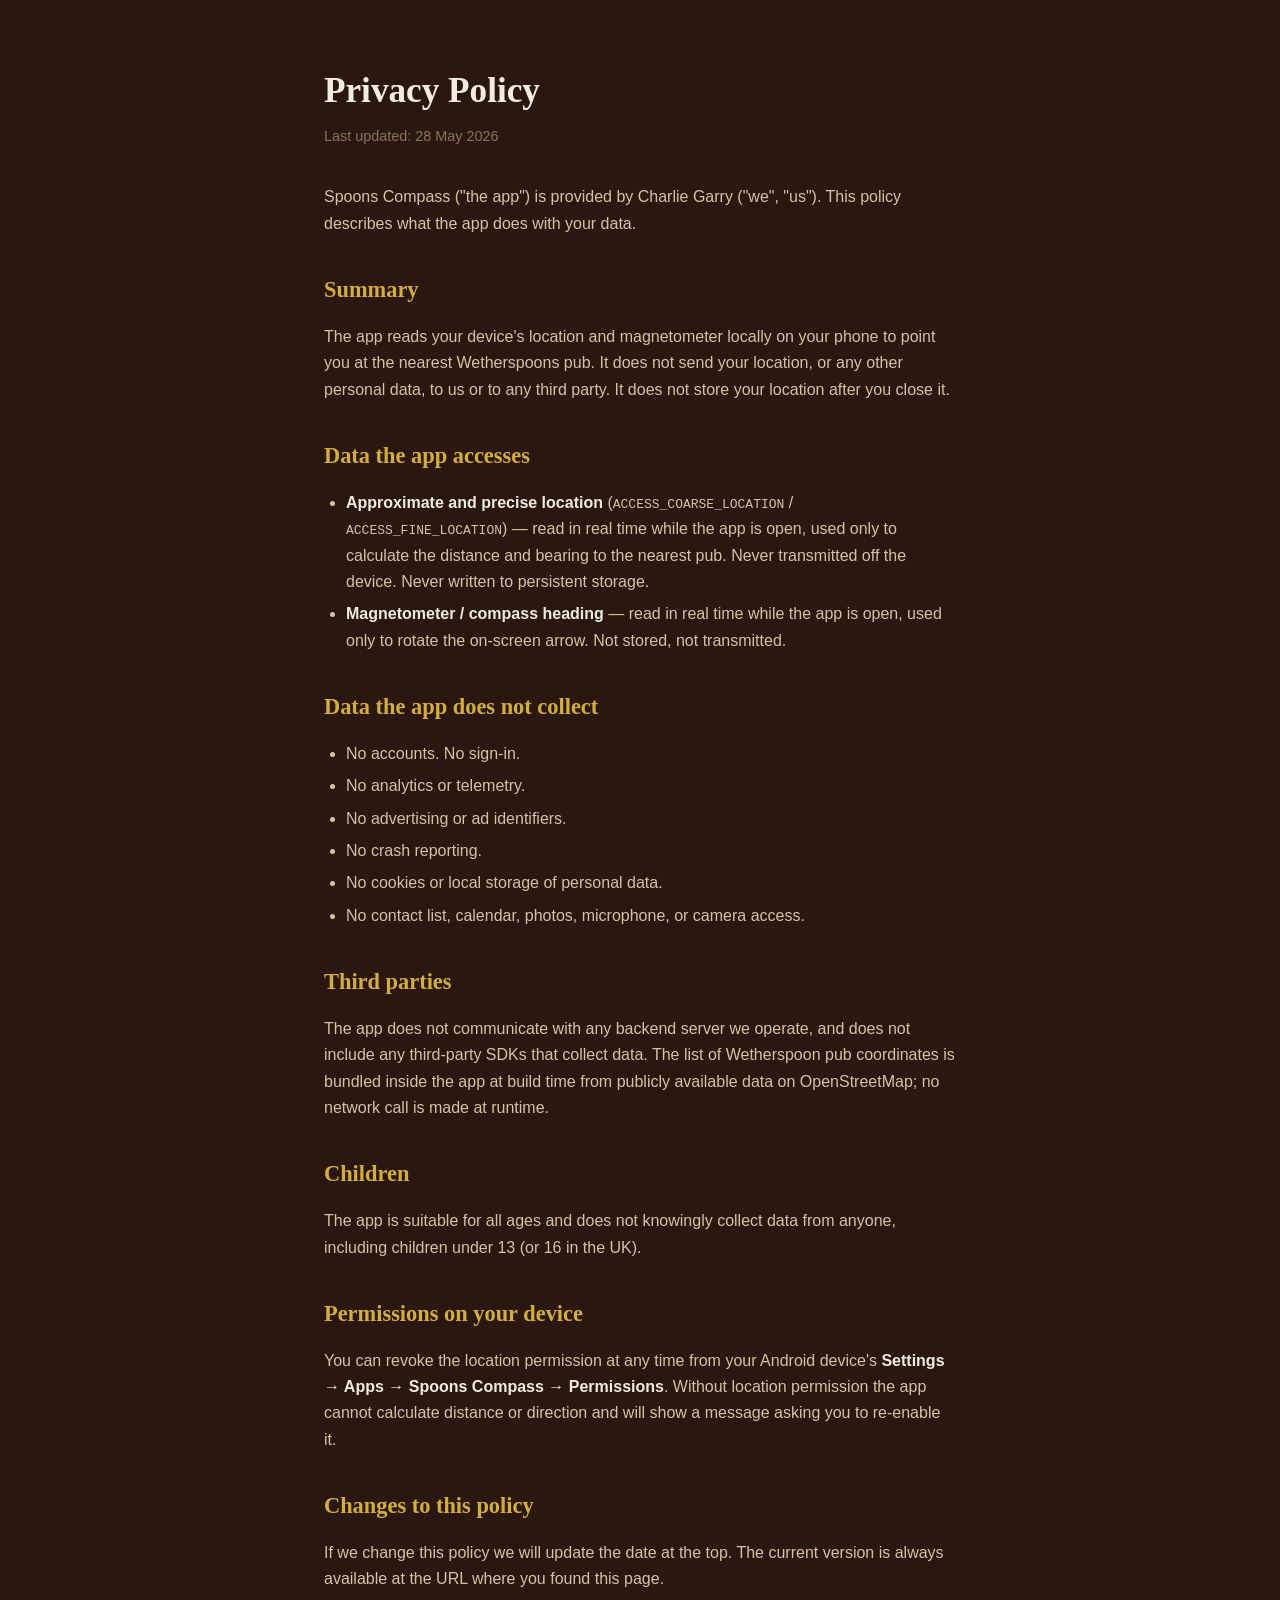
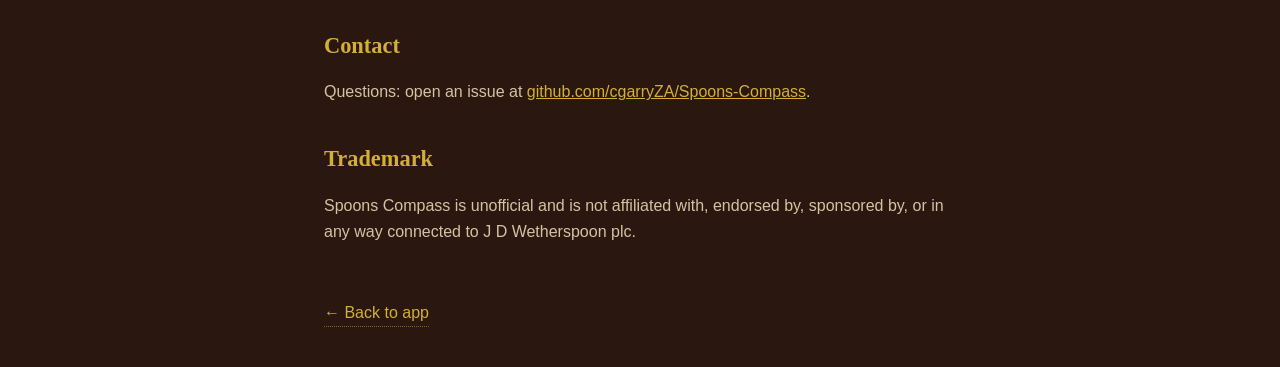
==== privacy.html @ e26d03f8 "Add landing page and privacy policy" ====
<!DOCTYPE html>
<html lang="en">
<head>
<meta charset="UTF-8" />
<meta name="viewport" content="width=device-width, initial-scale=1.0" />
<title>Privacy Policy — Spoons Compass</title>
<link rel="icon" type="image/png" href="favicon.png" />
<link rel="stylesheet" href="style.css" />
<style>
  .policy {
    max-width: 680px;
    margin: 0 auto;
    padding: 64px 24px 40px;
  }
  .policy h1 {
    font-family: var(--serif);
    color: var(--text);
    font-size: 2.2rem;
    margin: 0 0 6px;
  }
  .policy .updated {
    color: var(--text-dim);
    font-size: 0.9rem;
    margin: 0 0 36px;
  }
  .policy h2 {
    font-family: var(--serif);
    color: var(--gold);
    font-size: 1.4rem;
    margin: 36px 0 12px;
  }
  .policy p, .policy ul {
    color: var(--text-soft);
    line-height: 1.65;
  }
  .policy ul { padding-left: 22px; }
  .policy li { margin-bottom: 6px; }
  .policy strong { color: var(--text); }
  .policy .back {
    display: inline-block;
    margin-top: 40px;
    color: var(--gold);
    text-decoration: none;
    border-bottom: 1px dotted rgba(212, 175, 55, 0.5);
  }
</style>
</head>
<body>

<main class="policy">

<h1>Privacy Policy</h1>
<p class="updated">Last updated: 28 May 2026</p>

<p>
Spoons Compass ("the app") is provided by Charlie Garry ("we", "us"). This
policy describes what the app does with your data.
</p>

<h2>Summary</h2>
<p>
The app reads your device's location and magnetometer locally on your phone
to point you at the nearest Wetherspoons pub. It does not send your
location, or any other personal data, to us or to any third party. It
does not store your location after you close it.
</p>

<h2>Data the app accesses</h2>
<ul>
  <li><strong>Approximate and precise location</strong>
    (<code>ACCESS_COARSE_LOCATION</code> / <code>ACCESS_FINE_LOCATION</code>) —
    read in real time while the app is open, used only to calculate the
    distance and bearing to the nearest pub. Never transmitted off the
    device. Never written to persistent storage.</li>
  <li><strong>Magnetometer / compass heading</strong> — read in real time
    while the app is open, used only to rotate the on-screen arrow. Not
    stored, not transmitted.</li>
</ul>

<h2>Data the app does not collect</h2>
<ul>
  <li>No accounts. No sign-in.</li>
  <li>No analytics or telemetry.</li>
  <li>No advertising or ad identifiers.</li>
  <li>No crash reporting.</li>
  <li>No cookies or local storage of personal data.</li>
  <li>No contact list, calendar, photos, microphone, or camera access.</li>
</ul>

<h2>Third parties</h2>
<p>
The app does not communicate with any backend server we operate, and does
not include any third-party SDKs that collect data. The list of Wetherspoon
pub coordinates is bundled inside the app at build time from publicly
available data on OpenStreetMap; no network call is made at runtime.
</p>

<h2>Children</h2>
<p>
The app is suitable for all ages and does not knowingly collect data from
anyone, including children under 13 (or 16 in the UK).
</p>

<h2>Permissions on your device</h2>
<p>
You can revoke the location permission at any time from your Android
device's <strong>Settings → Apps → Spoons Compass → Permissions</strong>.
Without location permission the app cannot calculate distance or direction
and will show a message asking you to re-enable it.
</p>

<h2>Changes to this policy</h2>
<p>
If we change this policy we will update the date at the top. The current
version is always available at the URL where you found this page.
</p>

<h2>Contact</h2>
<p>
Questions: open an issue at
<a href="https://github.com/cgarryZA/Spoons-Compass/issues" style="color: var(--gold);">github.com/cgarryZA/Spoons-Compass</a>.
</p>

<h2>Trademark</h2>
<p>
Spoons Compass is unofficial and is not affiliated with, endorsed by,
sponsored by, or in any way connected to J D Wetherspoon plc.
</p>

<a href="index.html" class="back">← Back to app</a>

</main>

</body>
</html>
---- style.css ----
:root {
  --bg: #2a1810;
  --bg-soft: #3c2416;
  --bg-card: #1f1109;
  --text: #f1ecdf;
  --text-soft: #d4c3a3;
  --text-dim: #8a7458;
  --gold: #d4af37;
  --gold-bright: #e8b53d;
  --serif: Georgia, "Times New Roman", "Hoefler Text", Cambria, serif;
  --sans: -apple-system, BlinkMacSystemFont, "Segoe UI", Roboto, sans-serif;
}

* { box-sizing: border-box; }

body {
  margin: 0;
  background: var(--bg);
  color: var(--text);
  font-family: var(--sans);
  line-height: 1.55;
  -webkit-font-smoothing: antialiased;
  text-rendering: optimizeLegibility;
}

/* ── Hero ─────────────────────────────────────────────────────────── */

.hero {
  text-align: center;
  padding: 64px 24px 56px;
  background: radial-gradient(circle at 50% 0%, var(--bg-soft) 0%, var(--bg) 70%);
}

.hero-icon {
  border-radius: 28px;
  box-shadow: 0 18px 40px rgba(0, 0, 0, 0.45);
  display: block;
  margin: 0 auto 28px;
}

.hero h1 {
  font-family: var(--serif);
  font-weight: 600;
  font-size: clamp(2.4rem, 6vw, 3.6rem);
  margin: 0 0 8px;
  letter-spacing: -0.5px;
  color: var(--text);
}

.tagline {
  font-family: var(--serif);
  font-style: italic;
  color: var(--gold);
  font-size: clamp(1.15rem, 2.4vw, 1.4rem);
  margin: 0 0 36px;
}

.cta {
  display: inline-flex;
  flex-direction: column;
  align-items: center;
  gap: 2px;
  background: var(--gold);
  color: #1c1208;
  padding: 16px 36px;
  border-radius: 14px;
  text-decoration: none;
  font-weight: 600;
  letter-spacing: 0.2px;
  box-shadow: 0 8px 24px rgba(0, 0, 0, 0.35), inset 0 1px 0 rgba(255, 255, 255, 0.18);
  transition: transform 0.12s ease, box-shadow 0.12s ease;
  min-width: 240px;
}

.cta:hover {
  transform: translateY(-1px);
  box-shadow: 0 12px 30px rgba(0, 0, 0, 0.45), inset 0 1px 0 rgba(255, 255, 255, 0.2);
}

.cta:active { transform: translateY(0); }

.cta-platform {
  font-size: 0.75rem;
  text-transform: uppercase;
  letter-spacing: 1.5px;
  opacity: 0.75;
}

.cta-label {
  font-size: 1.15rem;
}

.cta-secondary {
  background: transparent;
  color: var(--text-soft);
  border: 1px solid var(--text-dim);
  box-shadow: none;
}

.cta-secondary:hover {
  background: rgba(255, 255, 255, 0.04);
  box-shadow: none;
}

.cta-note {
  font-size: 0.85rem;
  color: var(--text-dim);
  margin: 16px 0 0;
}

/* ── Content sections ─────────────────────────────────────────────── */

.lead,
.how,
.install {
  max-width: 680px;
  margin: 0 auto;
  padding: 56px 24px;
}

.lead p {
  font-family: var(--serif);
  font-size: 1.25rem;
  line-height: 1.55;
  color: var(--text);
  text-align: center;
  margin: 0;
}

.how h2,
.install h2 {
  font-family: var(--serif);
  font-size: 1.8rem;
  margin: 0 0 18px;
  color: var(--gold);
}

.how ol,
.install ol {
  padding-left: 22px;
  margin: 0 0 18px;
}

.how li,
.install li {
  margin-bottom: 8px;
  color: var(--text);
}

.how p,
.install p {
  color: var(--text-soft);
  margin: 12px 0 0;
}

.install code {
  background: var(--bg-card);
  padding: 2px 6px;
  border-radius: 4px;
  font-size: 0.92em;
  color: var(--gold-bright);
}

.install em {
  color: var(--text);
  font-style: italic;
}

.install .small {
  font-size: 0.88rem;
  color: var(--text-dim);
  margin-top: 22px;
}

/* ── Screenshots ──────────────────────────────────────────────────── */

.screens {
  display: flex;
  flex-wrap: wrap;
  gap: 32px;
  justify-content: center;
  padding: 32px 24px 12px;
  max-width: 1000px;
  margin: 0 auto;
}

.screens figure {
  margin: 0;
  text-align: center;
  max-width: 280px;
}

.screens img {
  width: 100%;
  height: auto;
  border-radius: 32px;
  box-shadow: 0 14px 30px rgba(0, 0, 0, 0.4);
  display: block;
}

.screens figcaption {
  margin-top: 14px;
  font-size: 0.9rem;
  color: var(--text-dim);
  font-family: var(--serif);
  font-style: italic;
}

/* ── Footer ───────────────────────────────────────────────────────── */

footer {
  border-top: 1px solid rgba(255, 255, 255, 0.06);
  padding: 32px 24px 40px;
  text-align: center;
  max-width: 760px;
  margin: 48px auto 0;
}

.disclaimer {
  color: var(--text-dim);
  font-size: 0.8rem;
  max-width: 540px;
  margin: 0 auto 20px;
  line-height: 1.5;
}

.footer-nav {
  font-size: 0.9rem;
}

.footer-nav a {
  color: var(--text-soft);
  text-decoration: none;
  border-bottom: 1px dotted rgba(255, 255, 255, 0.2);
}

.footer-nav a:hover { color: var(--gold); }

.footer-nav .dot {
  color: var(--text-dim);
  margin: 0 10px;
}

/* ── Small screens ────────────────────────────────────────────────── */

@media (max-width: 540px) {
  .hero { padding: 48px 20px 40px; }
  .hero-icon { width: 140px; height: 140px; border-radius: 24px; }
  .screens figure { max-width: 240px; }
}
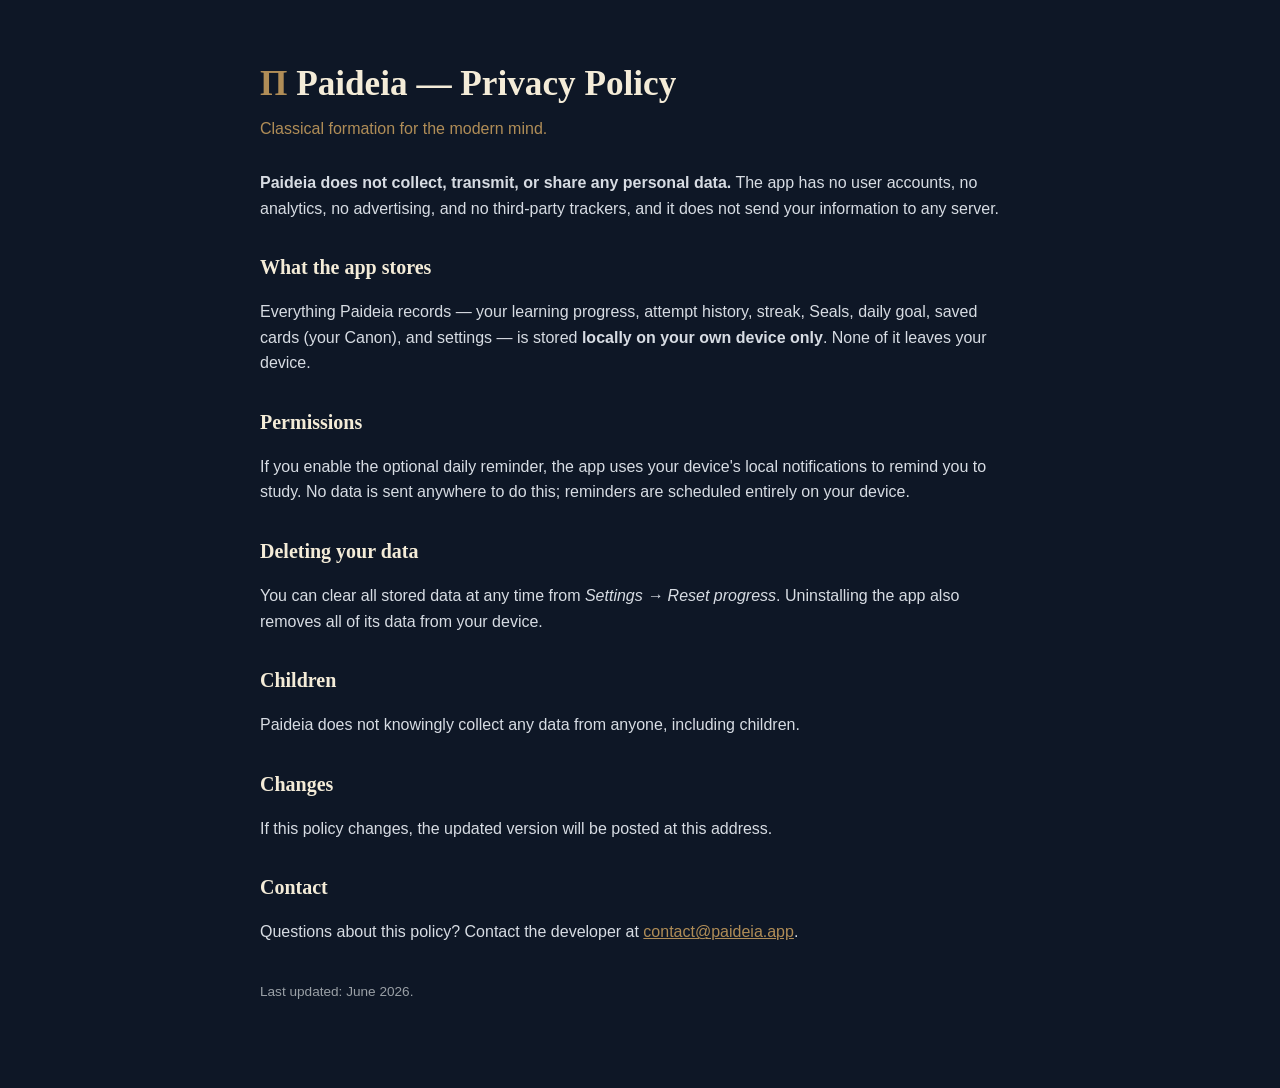
==== commit 708ff137: "Publish Paideia 1.0.1" ====
--- a/privacy.html
+++ b/privacy.html
@@ -1,135 +1,57 @@
 <!DOCTYPE html>
 <html lang="en">
 <head>
-<meta charset="UTF-8" />
-<meta name="viewport" content="width=device-width, initial-scale=1.0" />
-<title>Privacy Policy — Spoons Compass</title>
-<link rel="icon" type="image/png" href="favicon.png" />
-<link rel="stylesheet" href="style.css" />
-<style>
-  .policy {
-    max-width: 680px;
-    margin: 0 auto;
-    padding: 64px 24px 40px;
-  }
-  .policy h1 {
-    font-family: var(--serif);
-    color: var(--text);
-    font-size: 2.2rem;
-    margin: 0 0 6px;
-  }
-  .policy .updated {
-    color: var(--text-dim);
-    font-size: 0.9rem;
-    margin: 0 0 36px;
-  }
-  .policy h2 {
-    font-family: var(--serif);
-    color: var(--gold);
-    font-size: 1.4rem;
-    margin: 36px 0 12px;
-  }
-  .policy p, .policy ul {
-    color: var(--text-soft);
-    line-height: 1.65;
-  }
-  .policy ul { padding-left: 22px; }
-  .policy li { margin-bottom: 6px; }
-  .policy strong { color: var(--text); }
-  .policy .back {
-    display: inline-block;
-    margin-top: 40px;
-    color: var(--gold);
-    text-decoration: none;
-    border-bottom: 1px dotted rgba(212, 175, 55, 0.5);
-  }
-</style>
+  <meta charset="utf-8" />
+  <meta name="viewport" content="width=device-width, initial-scale=1" />
+  <title>Paideia — Privacy Policy</title>
+  <style>
+    :root { --navy:#0E1726; --ivory:#F4ECD8; --bronze:#B08D57; --muted:#9aa0a6; }
+    body { margin:0; background:var(--navy); color:var(--ivory);
+      font-family:-apple-system,BlinkMacSystemFont,"Segoe UI",Roboto,sans-serif; line-height:1.6; }
+    main { max-width:760px; margin:0 auto; padding:56px 22px 72px; }
+    h1 { font-family:Georgia,serif; font-size:2.2rem; font-weight:600; margin:0 0 4px; }
+    h1 .pi { color:var(--bronze); }
+    .sub { color:var(--bronze); margin-bottom:28px; }
+    h2 { font-family:Georgia,serif; font-weight:600; margin:30px 0 8px; font-size:1.25rem; }
+    p, li { color:#d7dce3; }
+    a { color:var(--bronze); }
+    .updated { color:var(--muted); font-size:.85rem; margin-top:36px; }
+  </style>
 </head>
 <body>
+  <main>
+    <h1><span class="pi">Π</span> Paideia — Privacy Policy</h1>
+    <div class="sub">Classical formation for the modern mind.</div>
 
-<main class="policy">
+    <p><strong>Paideia does not collect, transmit, or share any personal data.</strong> The app has
+    no user accounts, no analytics, no advertising, and no third-party trackers, and it does not send
+    your information to any server.</p>
 
-<h1>Privacy Policy</h1>
-<p class="updated">Last updated: 28 May 2026</p>
+    <h2>What the app stores</h2>
+    <p>Everything Paideia records — your learning progress, attempt history, streak, Seals, daily
+    goal, saved cards (your Canon), and settings — is stored <strong>locally on your own device
+    only</strong>. None of it leaves your device.</p>
 
-<p>
-Spoons Compass ("the app") is provided by Charlie Garry ("we", "us"). This
-policy describes what the app does with your data.
-</p>
+    <h2>Permissions</h2>
+    <p>If you enable the optional daily reminder, the app uses your device's local notifications to
+    remind you to study. No data is sent anywhere to do this; reminders are scheduled entirely on
+    your device.</p>
 
-<h2>Summary</h2>
-<p>
-The app reads your device's location and magnetometer locally on your phone
-to point you at the nearest Wetherspoons pub. It does not send your
-location, or any other personal data, to us or to any third party. It
-does not store your location after you close it.
-</p>
+    <h2>Deleting your data</h2>
+    <p>You can clear all stored data at any time from <em>Settings → Reset progress</em>. Uninstalling
+    the app also removes all of its data from your device.</p>
 
-<h2>Data the app accesses</h2>
-<ul>
-  <li><strong>Approximate and precise location</strong>
-    (<code>ACCESS_COARSE_LOCATION</code> / <code>ACCESS_FINE_LOCATION</code>) —
-    read in real time while the app is open, used only to calculate the
-    distance and bearing to the nearest pub. Never transmitted off the
-    device. Never written to persistent storage.</li>
-  <li><strong>Magnetometer / compass heading</strong> — read in real time
-    while the app is open, used only to rotate the on-screen arrow. Not
-    stored, not transmitted.</li>
-</ul>
+    <h2>Children</h2>
+    <p>Paideia does not knowingly collect any data from anyone, including children.</p>
 
-<h2>Data the app does not collect</h2>
-<ul>
-  <li>No accounts. No sign-in.</li>
-  <li>No analytics or telemetry.</li>
-  <li>No advertising or ad identifiers.</li>
-  <li>No crash reporting.</li>
-  <li>No cookies or local storage of personal data.</li>
-  <li>No contact list, calendar, photos, microphone, or camera access.</li>
-</ul>
+    <h2>Changes</h2>
+    <p>If this policy changes, the updated version will be posted at this address.</p>
 
-<h2>Third parties</h2>
-<p>
-The app does not communicate with any backend server we operate, and does
-not include any third-party SDKs that collect data. The list of Wetherspoon
-pub coordinates is bundled inside the app at build time from publicly
-available data on OpenStreetMap; no network call is made at runtime.
-</p>
+    <h2>Contact</h2>
+    <p>Questions about this policy? Contact the developer at
+    <a href="mailto:contact@paideia.app">contact@paideia.app</a>.</p>
 
-<h2>Children</h2>
-<p>
-The app is suitable for all ages and does not knowingly collect data from
-anyone, including children under 13 (or 16 in the UK).
-</p>
-
-<h2>Permissions on your device</h2>
-<p>
-You can revoke the location permission at any time from your Android
-device's <strong>Settings → Apps → Spoons Compass → Permissions</strong>.
-Without location permission the app cannot calculate distance or direction
-and will show a message asking you to re-enable it.
-</p>
-
-<h2>Changes to this policy</h2>
-<p>
-If we change this policy we will update the date at the top. The current
-version is always available at the URL where you found this page.
-</p>
-
-<h2>Contact</h2>
-<p>
-Questions: open an issue at
-<a href="https://github.com/cgarryZA/Spoons-Compass/issues" style="color: var(--gold);">github.com/cgarryZA/Spoons-Compass</a>.
-</p>
-
-<h2>Trademark</h2>
-<p>
-Spoons Compass is unofficial and is not affiliated with, endorsed by,
-sponsored by, or in any way connected to J D Wetherspoon plc.
-</p>
-
-<a href="index.html" class="back">← Back to app</a>
-
-</main>
-
+    <p class="updated">Last updated: June 2026.</p>
+  </main>
 </body>
 </html>
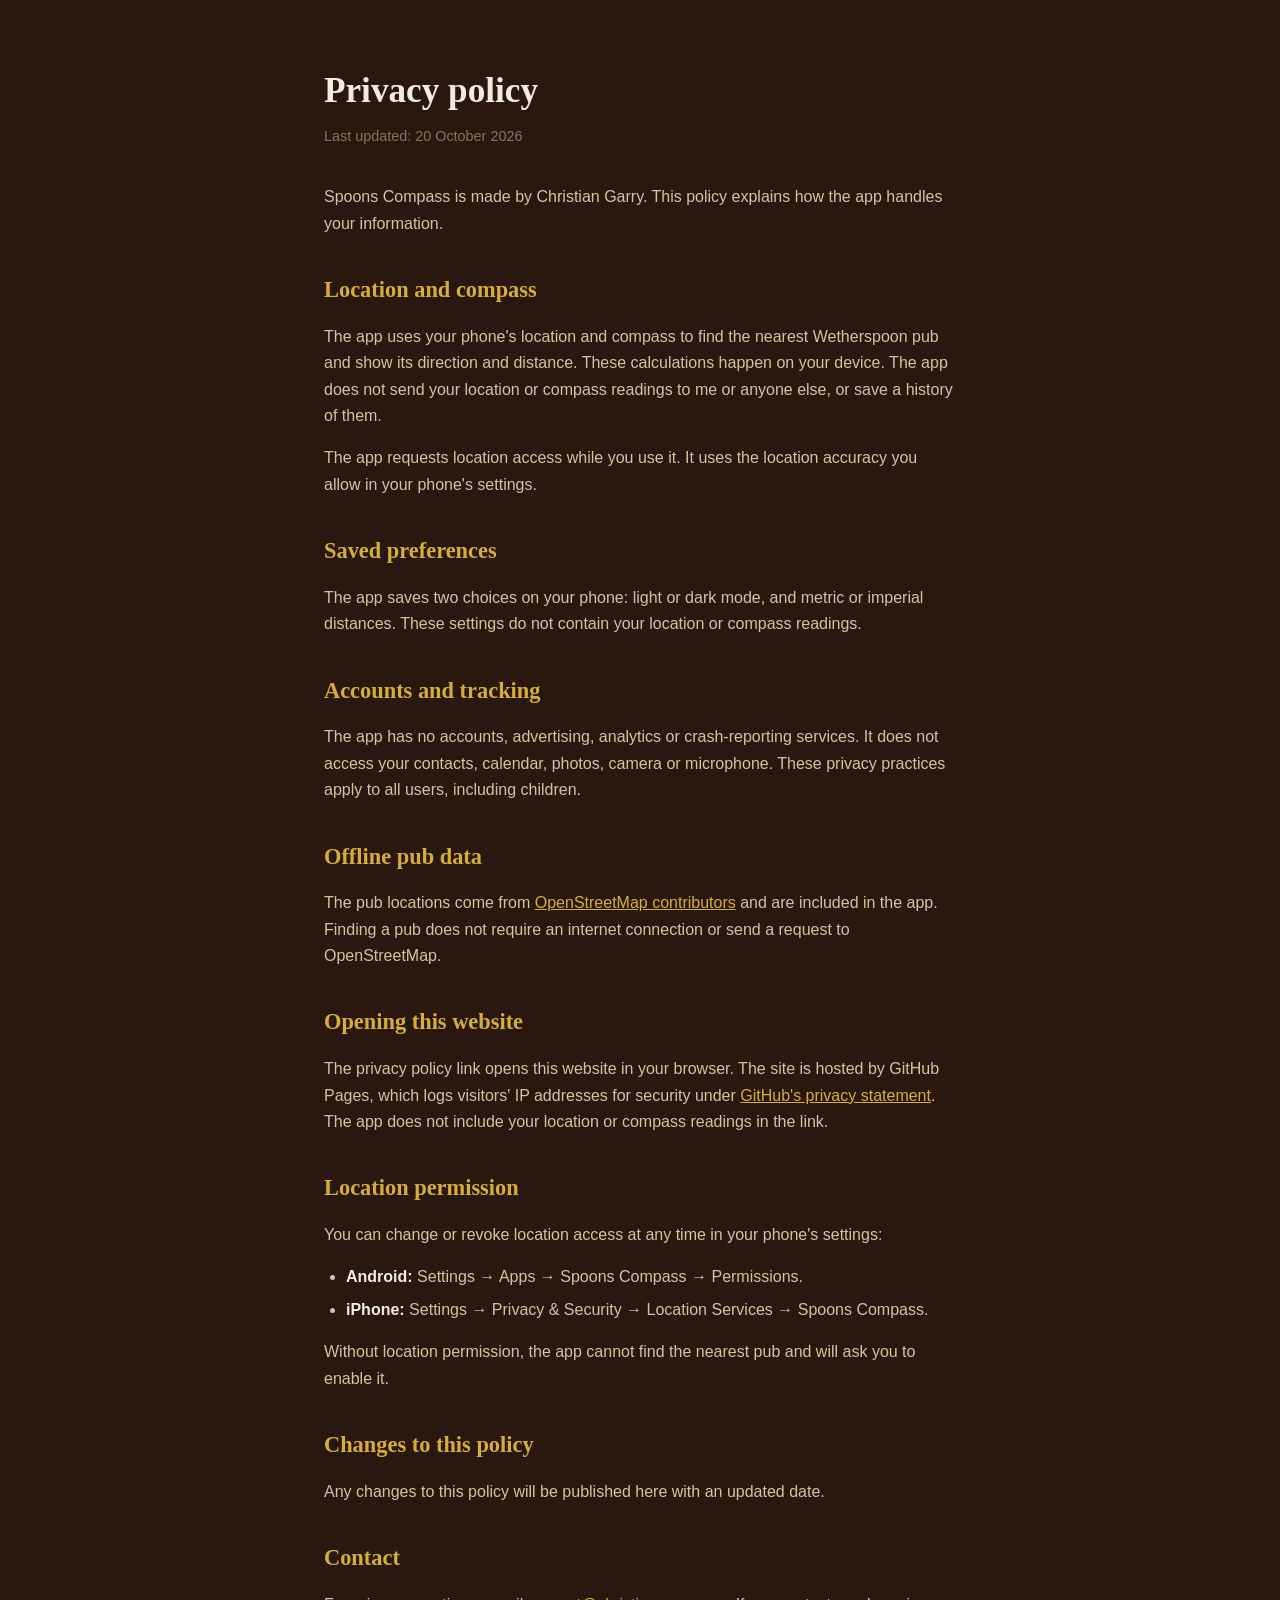
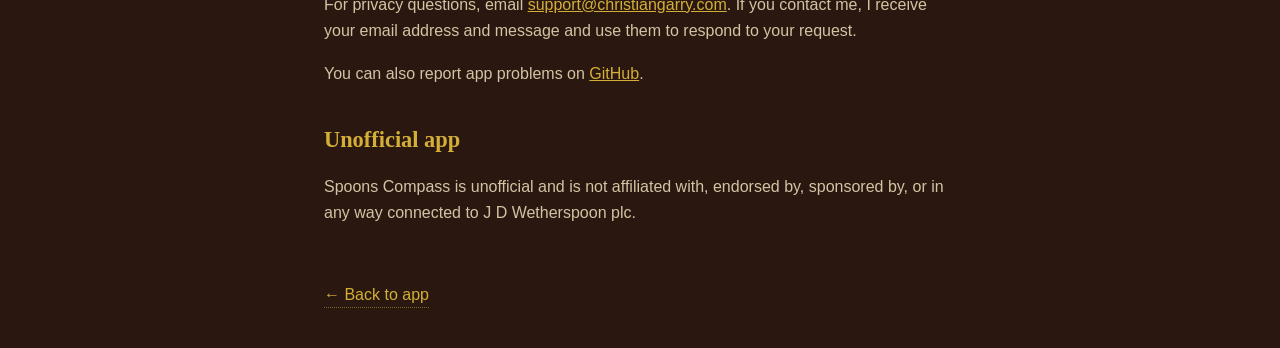
==== commit 90e35e46: "Spoons Compass website Landing page and privacy policy, served by GitHub Pages. The app's source is " ====
--- a/privacy.html
+++ b/privacy.html
@@ -1,57 +1,143 @@
 <!DOCTYPE html>
 <html lang="en">
 <head>
-  <meta charset="utf-8" />
-  <meta name="viewport" content="width=device-width, initial-scale=1" />
-  <title>Paideia — Privacy Policy</title>
-  <style>
-    :root { --navy:#0E1726; --ivory:#F4ECD8; --bronze:#B08D57; --muted:#9aa0a6; }
-    body { margin:0; background:var(--navy); color:var(--ivory);
-      font-family:-apple-system,BlinkMacSystemFont,"Segoe UI",Roboto,sans-serif; line-height:1.6; }
-    main { max-width:760px; margin:0 auto; padding:56px 22px 72px; }
-    h1 { font-family:Georgia,serif; font-size:2.2rem; font-weight:600; margin:0 0 4px; }
-    h1 .pi { color:var(--bronze); }
-    .sub { color:var(--bronze); margin-bottom:28px; }
-    h2 { font-family:Georgia,serif; font-weight:600; margin:30px 0 8px; font-size:1.25rem; }
-    p, li { color:#d7dce3; }
-    a { color:var(--bronze); }
-    .updated { color:var(--muted); font-size:.85rem; margin-top:36px; }
-  </style>
+<meta charset="UTF-8" />
+<meta name="viewport" content="width=device-width, initial-scale=1.0" />
+<title>Privacy Policy — Spoons Compass</title>
+<link rel="icon" type="image/png" href="favicon.png" />
+<link rel="stylesheet" href="style.css" />
+<style>
+  .policy {
+    max-width: 680px;
+    margin: 0 auto;
+    padding: 64px 24px 40px;
+  }
+  .policy h1 {
+    font-family: var(--serif);
+    color: var(--text);
+    font-size: 2.2rem;
+    margin: 0 0 6px;
+  }
+  .policy .updated {
+    color: var(--text-dim);
+    font-size: 0.9rem;
+    margin: 0 0 36px;
+  }
+  .policy h2 {
+    font-family: var(--serif);
+    color: var(--gold);
+    font-size: 1.4rem;
+    margin: 36px 0 12px;
+  }
+  .policy p, .policy ul {
+    color: var(--text-soft);
+    line-height: 1.65;
+  }
+  .policy ul { padding-left: 22px; }
+  .policy li { margin-bottom: 6px; }
+  .policy strong { color: var(--text); }
+  .policy .back {
+    display: inline-block;
+    margin-top: 40px;
+    color: var(--gold);
+    text-decoration: none;
+    border-bottom: 1px dotted rgba(212, 175, 55, 0.5);
+  }
+</style>
 </head>
 <body>
-  <main>
-    <h1><span class="pi">Π</span> Paideia — Privacy Policy</h1>
-    <div class="sub">Classical formation for the modern mind.</div>
 
-    <p><strong>Paideia does not collect, transmit, or share any personal data.</strong> The app has
-    no user accounts, no analytics, no advertising, and no third-party trackers, and it does not send
-    your information to any server.</p>
+<main class="policy">
 
-    <h2>What the app stores</h2>
-    <p>Everything Paideia records — your learning progress, attempt history, streak, Seals, daily
-    goal, saved cards (your Canon), and settings — is stored <strong>locally on your own device
-    only</strong>. None of it leaves your device.</p>
+<h1>Privacy policy</h1>
+<p class="updated">Last updated: 20 October 2026</p>
 
-    <h2>Permissions</h2>
-    <p>If you enable the optional daily reminder, the app uses your device's local notifications to
-    remind you to study. No data is sent anywhere to do this; reminders are scheduled entirely on
-    your device.</p>
+<p>
+Spoons Compass is made by Christian Garry. This policy explains how the app
+handles your information.
+</p>
 
-    <h2>Deleting your data</h2>
-    <p>You can clear all stored data at any time from <em>Settings → Reset progress</em>. Uninstalling
-    the app also removes all of its data from your device.</p>
+<h2>Location and compass</h2>
+<p>
+The app uses your phone's location and compass to find the nearest Wetherspoon
+pub and show its direction and distance. These calculations happen on your
+device. The app does not send your location or compass readings to me or
+anyone else, or save a history of them.
+</p>
+<p>
+The app requests location access while you use it. It uses the location
+accuracy you allow in your phone's settings.
+</p>
 
-    <h2>Children</h2>
-    <p>Paideia does not knowingly collect any data from anyone, including children.</p>
+<h2>Saved preferences</h2>
+<p>
+The app saves two choices on your phone: light or dark mode, and metric or
+imperial distances. These settings do not contain your location or compass
+readings.
+</p>
 
-    <h2>Changes</h2>
-    <p>If this policy changes, the updated version will be posted at this address.</p>
+<h2>Accounts and tracking</h2>
+<p>
+The app has no accounts, advertising, analytics or crash-reporting services.
+It does not access your contacts, calendar, photos, camera or microphone.
+These privacy practices apply to all users, including children.
+</p>
 
-    <h2>Contact</h2>
-    <p>Questions about this policy? Contact the developer at
-    <a href="mailto:contact@paideia.app">contact@paideia.app</a>.</p>
+<h2>Offline pub data</h2>
+<p>
+The pub locations come from
+<a href="https://www.openstreetmap.org/copyright" style="color: var(--gold);">OpenStreetMap contributors</a>
+and are included in the app. Finding a pub does not require an internet
+connection or send a request to OpenStreetMap.
+</p>
 
-    <p class="updated">Last updated: June 2026.</p>
-  </main>
+<h2>Opening this website</h2>
+<p>
+The privacy policy link opens this website in your browser. The site is
+hosted by GitHub Pages, which logs visitors' IP addresses for security under
+<a href="https://docs.github.com/en/site-policy/privacy-policies/github-general-privacy-statement" style="color: var(--gold);">GitHub's privacy statement</a>.
+The app does not include your location or compass readings in the link.
+</p>
+
+<h2>Location permission</h2>
+<p>
+You can change or revoke location access at any time in your phone's settings:
+</p>
+<ul>
+  <li><strong>Android:</strong> Settings → Apps → Spoons Compass → Permissions.</li>
+  <li><strong>iPhone:</strong> Settings → Privacy &amp; Security → Location Services → Spoons Compass.</li>
+</ul>
+<p>
+Without location permission, the app cannot find the nearest pub and will
+ask you to enable it.
+</p>
+
+<h2>Changes to this policy</h2>
+<p>
+Any changes to this policy will be published here with an updated date.
+</p>
+
+<h2>Contact</h2>
+<p>
+For privacy questions, email
+<a href="mailto:support@christiangarry.com" style="color: var(--gold);">support@christiangarry.com</a>.
+If you contact me, I receive your email address and message and use them
+to respond to your request.
+</p>
+<p>
+You can also report app problems on
+<a href="https://github.com/cgarryZA/Spoons-Compass/issues" style="color: var(--gold);">GitHub</a>.
+</p>
+
+<h2>Unofficial app</h2>
+<p>
+Spoons Compass is unofficial and is not affiliated with, endorsed by,
+sponsored by, or in any way connected to J D Wetherspoon plc.
+</p>
+
+<a href="index.html" class="back">← Back to app</a>
+
+</main>
+
 </body>
 </html>
--- a/style.css
+++ b/style.css
@@ -0,0 +1,250 @@
+:root {
+  --bg: #2a1810;
+  --bg-soft: #3c2416;
+  --bg-card: #1f1109;
+  --text: #f1ecdf;
+  --text-soft: #d4c3a3;
+  --text-dim: #8a7458;
+  --gold: #d4af37;
+  --gold-bright: #e8b53d;
+  --serif: Georgia, "Times New Roman", "Hoefler Text", Cambria, serif;
+  --sans: -apple-system, BlinkMacSystemFont, "Segoe UI", Roboto, sans-serif;
+}
+
+* { box-sizing: border-box; }
+
+body {
+  margin: 0;
+  background: var(--bg);
+  color: var(--text);
+  font-family: var(--sans);
+  line-height: 1.55;
+  -webkit-font-smoothing: antialiased;
+  text-rendering: optimizeLegibility;
+}
+
+/* ── Hero ─────────────────────────────────────────────────────────── */
+
+.hero {
+  text-align: center;
+  padding: 64px 24px 56px;
+  background: radial-gradient(circle at 50% 0%, var(--bg-soft) 0%, var(--bg) 70%);
+}
+
+.hero-icon {
+  border-radius: 28px;
+  box-shadow: 0 18px 40px rgba(0, 0, 0, 0.45);
+  display: block;
+  margin: 0 auto 28px;
+}
+
+.hero h1 {
+  font-family: var(--serif);
+  font-weight: 600;
+  font-size: clamp(2.4rem, 6vw, 3.6rem);
+  margin: 0 0 8px;
+  letter-spacing: -0.5px;
+  color: var(--text);
+}
+
+.tagline {
+  font-family: var(--serif);
+  font-style: italic;
+  color: var(--gold);
+  font-size: clamp(1.15rem, 2.4vw, 1.4rem);
+  margin: 0 0 36px;
+}
+
+.cta {
+  display: inline-flex;
+  flex-direction: column;
+  align-items: center;
+  gap: 2px;
+  background: var(--gold);
+  color: #1c1208;
+  padding: 16px 36px;
+  border-radius: 14px;
+  text-decoration: none;
+  font-weight: 600;
+  letter-spacing: 0.2px;
+  box-shadow: 0 8px 24px rgba(0, 0, 0, 0.35), inset 0 1px 0 rgba(255, 255, 255, 0.18);
+  transition: transform 0.12s ease, box-shadow 0.12s ease;
+  min-width: 240px;
+}
+
+.cta:hover {
+  transform: translateY(-1px);
+  box-shadow: 0 12px 30px rgba(0, 0, 0, 0.45), inset 0 1px 0 rgba(255, 255, 255, 0.2);
+}
+
+.cta:active { transform: translateY(0); }
+
+.cta-platform {
+  font-size: 0.75rem;
+  text-transform: uppercase;
+  letter-spacing: 1.5px;
+  opacity: 0.75;
+}
+
+.cta-label {
+  font-size: 1.15rem;
+}
+
+.cta-secondary {
+  background: transparent;
+  color: var(--text-soft);
+  border: 1px solid var(--text-dim);
+  box-shadow: none;
+}
+
+.cta-secondary:hover {
+  background: rgba(255, 255, 255, 0.04);
+  box-shadow: none;
+}
+
+.cta-note {
+  font-size: 0.85rem;
+  color: var(--text-dim);
+  margin: 16px 0 0;
+}
+
+/* ── Content sections ─────────────────────────────────────────────── */
+
+.lead,
+.how,
+.install {
+  max-width: 680px;
+  margin: 0 auto;
+  padding: 56px 24px;
+}
+
+.lead p {
+  font-family: var(--serif);
+  font-size: 1.25rem;
+  line-height: 1.55;
+  color: var(--text);
+  text-align: center;
+  margin: 0;
+}
+
+.how h2,
+.install h2 {
+  font-family: var(--serif);
+  font-size: 1.8rem;
+  margin: 0 0 18px;
+  color: var(--gold);
+}
+
+.how ol,
+.install ol {
+  padding-left: 22px;
+  margin: 0 0 18px;
+}
+
+.how li,
+.install li {
+  margin-bottom: 8px;
+  color: var(--text);
+}
+
+.how p,
+.install p {
+  color: var(--text-soft);
+  margin: 12px 0 0;
+}
+
+.install code {
+  background: var(--bg-card);
+  padding: 2px 6px;
+  border-radius: 4px;
+  font-size: 0.92em;
+  color: var(--gold-bright);
+}
+
+.install em {
+  color: var(--text);
+  font-style: italic;
+}
+
+.install .small {
+  font-size: 0.88rem;
+  color: var(--text-dim);
+  margin-top: 22px;
+}
+
+/* ── Screenshots ──────────────────────────────────────────────────── */
+
+.screens {
+  display: flex;
+  flex-wrap: wrap;
+  gap: 32px;
+  justify-content: center;
+  padding: 32px 24px 12px;
+  max-width: 1100px;
+  margin: 0 auto;
+}
+
+.screens figure {
+  margin: 0;
+  text-align: center;
+  max-width: 220px;
+}
+
+.screens img {
+  width: 100%;
+  height: auto;
+  border-radius: 32px;
+  box-shadow: 0 14px 30px rgba(0, 0, 0, 0.4);
+  display: block;
+}
+
+.screens figcaption {
+  margin-top: 14px;
+  font-size: 0.9rem;
+  color: var(--text-dim);
+  font-family: var(--serif);
+  font-style: italic;
+}
+
+/* ── Footer ───────────────────────────────────────────────────────── */
+
+footer {
+  border-top: 1px solid rgba(255, 255, 255, 0.06);
+  padding: 32px 24px 40px;
+  text-align: center;
+  max-width: 760px;
+  margin: 48px auto 0;
+}
+
+.disclaimer {
+  color: var(--text-dim);
+  font-size: 0.8rem;
+  max-width: 540px;
+  margin: 0 auto 20px;
+  line-height: 1.5;
+}
+
+.footer-nav {
+  font-size: 0.9rem;
+}
+
+.footer-nav a {
+  color: var(--text-soft);
+  text-decoration: none;
+  border-bottom: 1px dotted rgba(255, 255, 255, 0.2);
+}
+
+.footer-nav a:hover { color: var(--gold); }
+
+.footer-nav .dot {
+  color: var(--text-dim);
+  margin: 0 10px;
+}
+
+/* ── Small screens ────────────────────────────────────────────────── */
+
+@media (max-width: 540px) {
+  .hero { padding: 48px 20px 40px; }
+  .hero-icon { width: 140px; height: 140px; border-radius: 24px; }
+  .screens figure { max-width: 240px; }
+}
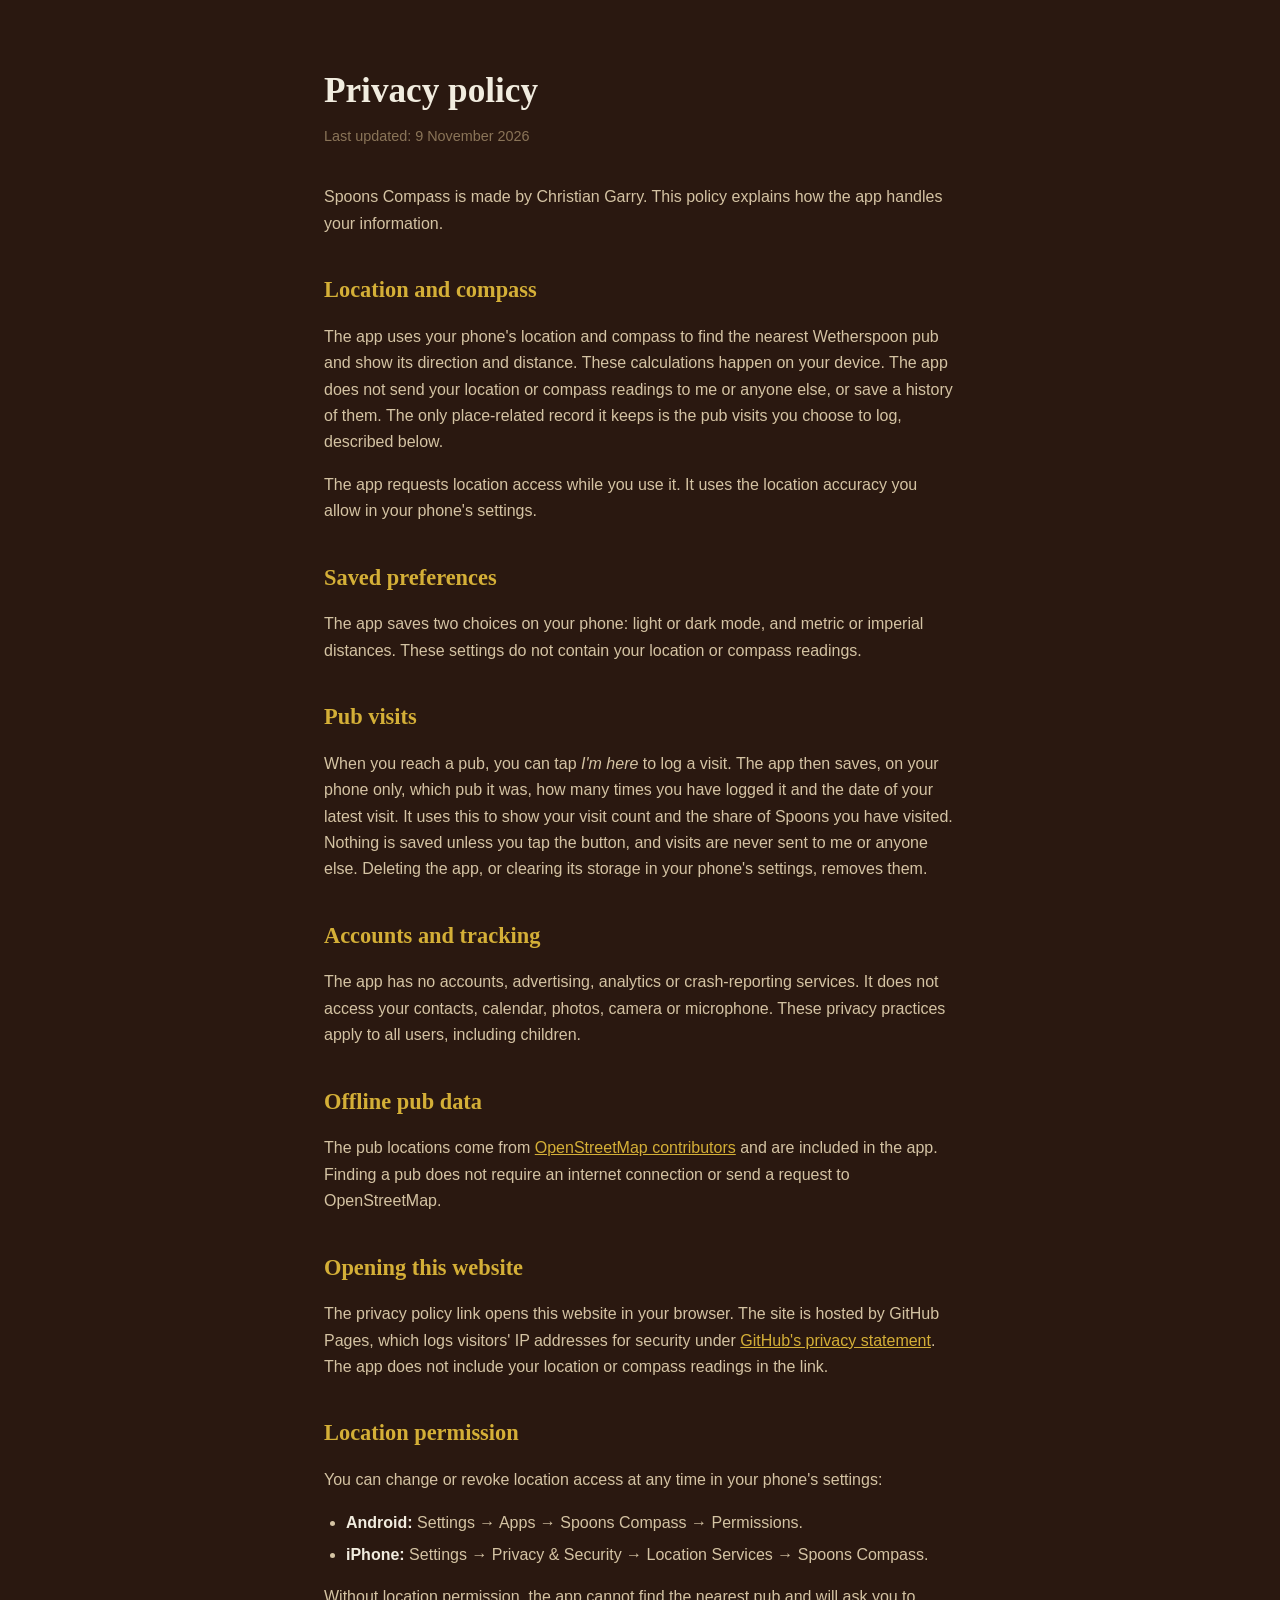
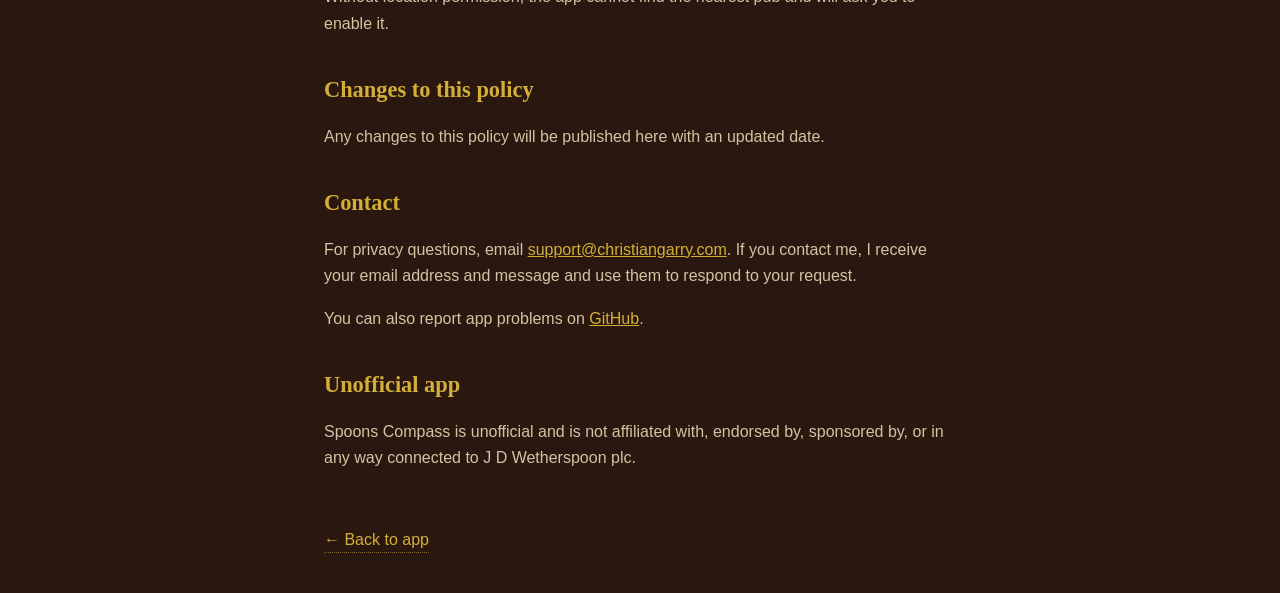
==== commit 631da517: "Privacy policy and landing page: pub visit tracker The app can now log pub visits when you tap I'm h" ====
--- a/privacy.html
+++ b/privacy.html
@@ -50,7 +50,7 @@
 <main class="policy">
 
 <h1>Privacy policy</h1>
-<p class="updated">Last updated: 20 October 2026</p>
+<p class="updated">Last updated: 9 November 2026</p>
 
 <p>
 Spoons Compass is made by Christian Garry. This policy explains how the app
@@ -62,7 +62,8 @@
 The app uses your phone's location and compass to find the nearest Wetherspoon
 pub and show its direction and distance. These calculations happen on your
 device. The app does not send your location or compass readings to me or
-anyone else, or save a history of them.
+anyone else, or save a history of them. The only place-related record it keeps
+is the pub visits you choose to log, described below.
 </p>
 <p>
 The app requests location access while you use it. It uses the location
@@ -74,6 +75,16 @@
 The app saves two choices on your phone: light or dark mode, and metric or
 imperial distances. These settings do not contain your location or compass
 readings.
+</p>
+
+<h2>Pub visits</h2>
+<p>
+When you reach a pub, you can tap <em>I'm here</em> to log a visit. The app
+then saves, on your phone only, which pub it was, how many times you have
+logged it and the date of your latest visit. It uses this to show your visit
+count and the share of Spoons you have visited. Nothing is saved unless you
+tap the button, and visits are never sent to me or anyone else. Deleting the
+app, or clearing its storage in your phone's settings, removes them.
 </p>
 
 <h2>Accounts and tracking</h2>
